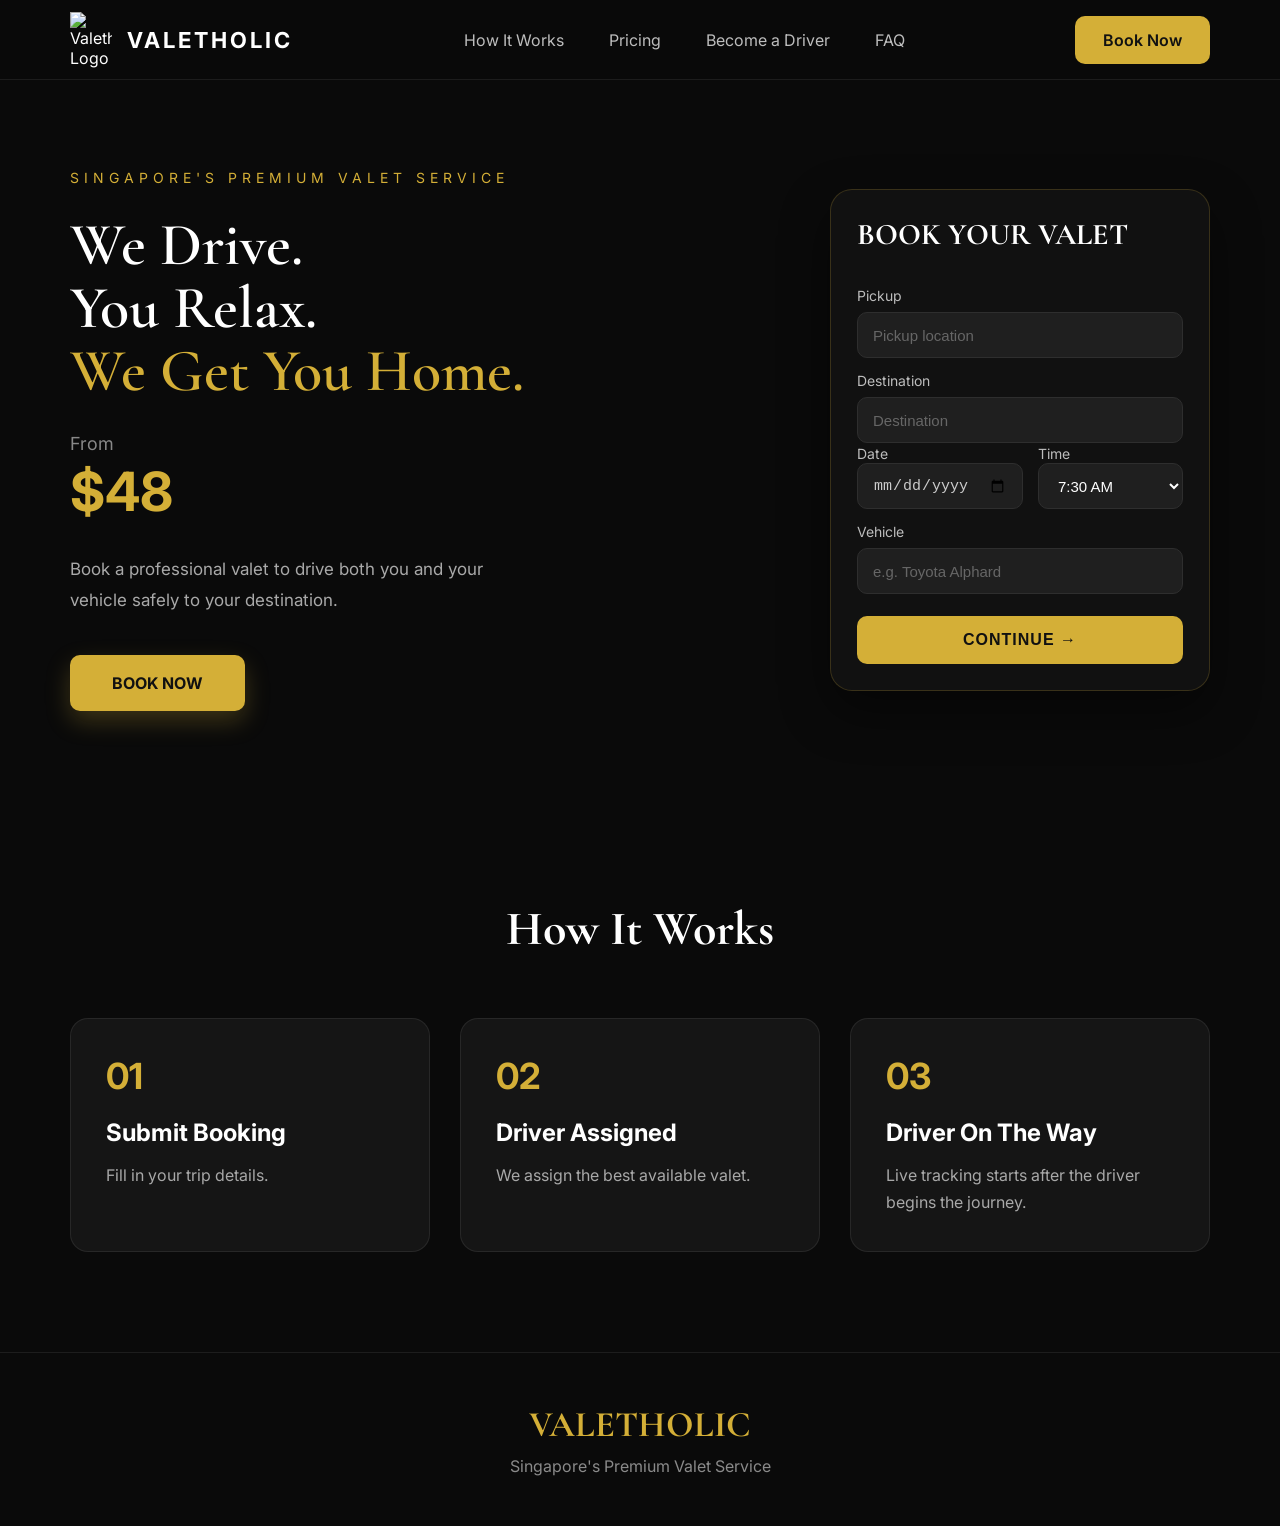
==== backup/index.html @ f55049fd "Homepage redesign" ====
<!DOCTYPE html>
<html lang="en">
<head>

<meta charset="UTF-8">
<meta name="viewport" content="width=device-width, initial-scale=1.0">

<title>Valetholic | Professional Valet Service</title>

<link rel="preconnect" href="https://fonts.googleapis.com">
<link rel="preconnect" href="https://fonts.gstatic.com" crossorigin>

<link href="https://fonts.googleapis.com/css2?family=Inter:wght@300;400;500;600;700&family=Cormorant+Garamond:wght@500;600;700&display=swap" rel="stylesheet">

<link rel="stylesheet" href="styles.css">

</head>

<body>

<!-- =========================
NAVIGATION
========================= -->

<nav class="navbar">

    <div class="logo">

        <img src="images/logo.png" alt="Valetholic Logo">

        <span>VALETHOLIC</span>

    </div>

    <ul>

        <li><a href="#how">How It Works</a></li>

        <li><a href="#pricing">Pricing</a></li>

        <li><a href="#faq">Become a Driver</a></li>

        <li><a href="#faq">FAQ</a></li>

    </ul>

    <a href="#booking" class="nav-button">

        Book Now

    </a>

</nav>
<!-- =========================
HERO
========================= -->

<section class="hero">

    <!-- LEFT -->

    <div class="hero-left">

        <p class="hero-label">

            Singapore's Premium Valet Service

        </p>

        <h1 class="hero-title">

            We Drive.<br>
            You Relax.<br>
            <span>We Get You Home.</span>

        </h1>

        <div class="hero-price">

            <small>From</small>

            <h2>$48</h2>

        </div>

        <p class="hero-description">

            Book a professional valet to drive
            both you and your vehicle safely
            to your destination.

        </p>

        <a href="#booking" class="gold-btn">

            BOOK NOW

        </a>

    </div>

    <!-- RIGHT -->

    <div class="hero-right">

        <div class="booking-card" id="booking">

            <h2>

                BOOK YOUR VALET

            </h2>

            <form>

                <label>

                    Pickup

                </label>

                <input
                    type="text"
                    placeholder="Pickup location">

                <label>

                    Destination

                </label>

                <input
                    type="text"
                    placeholder="Destination">

                <div class="booking-row">

                    <div>

                        <label>

                            Date

                        </label>

                        <input type="date">

                    </div>

                    <div>

                        <label>

                            Time

                        </label>

                        <select id="bookingTime">

                        </select>

                    </div>

                </div>

                <label>

                    Vehicle

                </label>

                <input
                    type="text"
                    placeholder="e.g. Toyota Alphard">

                <button type="submit">

                    CONTINUE →

                </button>

            </form>

        </div>

    </div>

</section>

<!-- =========================
HOW IT WORKS
========================= -->

<section class="how" id="how">

    <h2>

        How It Works

    </h2>

    <div class="steps">

        <div class="step">

            <div class="number">

                01

            </div>

            <h3>

                Submit Booking

            </h3>

            <p>

                Fill in your trip details.

            </p>

        </div>

        <div class="step">

            <div class="number">

                02

            </div>

            <h3>

                Driver Assigned

            </h3>

            <p>

                We assign the best available valet.

            </p>

        </div>

        <div class="step">

            <div class="number">

                03

            </div>

            <h3>

                Driver On The Way

            </h3>

            <p>

                Live tracking starts after the driver begins the journey.

            </p>

        </div>

    </div>

</section>

<footer>

    <h2>

        VALETHOLIC

    </h2>

    <p>

        Singapore's Premium Valet Service

    </p>

</footer> 
<script>

const bookingTime = document.getElementById("bookingTime");

for(let h=0;h<24;h++){

    ["00","30"].forEach(m=>{

        const option=document.createElement("option");

        const display=((h+11)%12)+1;

        const ampm=h<12?"AM":"PM";

        option.value=String(h).padStart(2,"0")+":"+m;

        option.textContent=`${display}:${m} ${ampm}`;

        bookingTime.appendChild(option);

    });

}

const now=new Date();

let hour=now.getHours();

let minute=now.getMinutes()<30?"00":"30";

bookingTime.value=String(hour).padStart(2,"0")+":"+minute;

</script>
</body>

</html>
---- backup/styles.css ----
/* ====================================
VALETHOLIC 2.0
==================================== */

*{
    margin:0;
    padding:0;
    box-sizing:border-box;
}

html{
    scroll-behavior:smooth;
}

body{
    background:#0A0A0A;
    color:#fff;
    font-family:"Inter",sans-serif;
}

a{
    text-decoration:none;
    color:inherit;
}

img{
    display:block;
    max-width:100%;
}

/* ====================================
NAVIGATION
==================================== */

.navbar{

    position:fixed;

    top:0;

    left:0;

    width:100%;

    height:80px;

    background:#0A0A0A;

    border-bottom:1px solid rgba(255,255,255,.08);

    display:flex;

    align-items:center;

    justify-content:space-between;

    padding:0 70px;

    z-index:1000;

}

.logo{

    display:flex;

    align-items:center;

    gap:15px;

}

.logo img{

    width:42px;

}

.logo span{

    font-size:22px;

    letter-spacing:3px;

    font-weight:700;

}

.navbar ul{

    display:flex;

    list-style:none;

    gap:45px;

}

.navbar li{

    list-style:none;

}

.navbar a{

    color:#BDBDBD;

    transition:.25s;

}

.navbar a:hover{

    color:#D4AF37;

}

.nav-button{

    background:#D4AF37;

    color:#111 !important;

    padding:14px 28px;

    border-radius:10px;

    font-weight:600;

}

/* ====================================
HERO
==================================== */

.hero{

    max-width:1400px;

    margin:auto;

    min-height:100vh;

    display:grid;

    grid-template-columns:1.15fr .85fr;

    gap:80px;

    align-items:center;

    padding:120px 70px 60px;

}

.hero-left{

    max-width:620px;

}

.hero-label{

    color:#D4AF37;

    text-transform:uppercase;

    letter-spacing:5px;

    font-size:14px;

    margin-bottom:28px;

}

.hero-title{

    font-family:"Cormorant Garamond",serif;

    font-size:68px;

    line-height:1.05;

    font-weight:600;

    margin-bottom:30px;

}

.hero-title span{

    color:#D4AF37;

}

.hero-price{

    margin-bottom:30px;

}

.hero-price small{

    display:block;

    color:#888;

    font-size:18px;

}

.hero-price h2{

    color:#D4AF37;

    font-size:60px;

    margin-top:5px;

}

.hero-description{

    max-width:520px;

    color:#A9A9A9;

    font-size:18px;

    line-height:1.8;

    margin-bottom:40px;

}

.gold-btn{

    display:inline-block;

    background:#D4AF37;

    color:#111;

    padding:18px 42px;

    border-radius:10px;

    font-weight:700;

    transition:.25s;

}

.gold-btn:hover{

    transform:translateY(-2px);

    background:#E1BF59;

}
/* ====================================
BOOKING CARD
==================================== */

.hero-right{
    display:flex;
    justify-content:flex-end;
}

.booking-card{
    width:100%;
    max-width:420px;
    background:#151515;
    border:1px solid rgba(212,175,55,.25);
    border-radius:18px;
    padding:32px;
    box-shadow:0 20px 50px rgba(0,0,0,.45);
}

.booking-card h2{
    font-family:"Cormorant Garamond",serif;
    font-size:34px;
    margin-bottom:25px;
    color:#fff;
}

.booking-card form{
    display:flex;
    flex-direction:column;
}

.booking-card label{
    margin:14px 0 8px;
    font-size:14px;
    color:#BDBDBD;
}

.booking-card input,
.booking-card select{
    width:100%;
    height:50px;
    background:#1F1F1F;
    border:1px solid #2E2E2E;
    border-radius:10px;
    color:#fff;
    padding:0 15px;
    font-size:15px;
    outline:none;
    transition:.25s;
}

.booking-card input:focus,
.booking-card select:focus{
    border-color:#D4AF37;
}

.booking-row{
    display:grid;
    grid-template-columns:1fr 1fr;
    gap:15px;
}

.booking-card button{
    margin-top:28px;
    height:52px;
    background:#D4AF37;
    color:#111;
    border:none;
    border-radius:10px;
    font-size:16px;
    font-weight:700;
    cursor:pointer;
    transition:.25s;
}

.booking-card button:hover{
    background:#E1BF59;
    transform:translateY(-2px);
}

/* ====================================
HOW IT WORKS
==================================== */

.how{
    max-width:1400px;
    margin:80px auto;
    padding:0 70px;
}

.how h2{
    text-align:center;
    font-family:"Cormorant Garamond",serif;
    font-size:48px;
    margin-bottom:60px;
}

.steps{
    display:grid;
    grid-template-columns:repeat(3,1fr);
    gap:30px;
}

.step{
    background:#151515;
    border:1px solid rgba(255,255,255,.08);
    border-radius:18px;
    padding:35px;
    transition:.3s;
}

.step:hover{
    transform:translateY(-6px);
    border-color:#D4AF37;
}

.number{
    color:#D4AF37;
    font-size:36px;
    font-weight:700;
    margin-bottom:20px;
}

.step h3{
    margin-bottom:15px;
    font-size:24px;
}

.step p{
    color:#A8A8A8;
    line-height:1.7;
}

/* ====================================
FOOTER
==================================== */

footer{
    margin-top:100px;
    padding:50px 20px;
    border-top:1px solid rgba(255,255,255,.08);
    text-align:center;
}

footer h2{
    font-family:"Cormorant Garamond",serif;
    font-size:36px;
    color:#D4AF37;
    margin-bottom:10px;
}

footer p{
    color:#8A8A8A;
}
/* ====================================
LUXURY POLISH
==================================== */

/* Hero spacing */

.hero{

    min-height:calc(100vh - 80px);

    padding-top:100px;

    padding-bottom:40px;

}

/* Hero text */

.hero-title{

    font-size:60px;

    max-width:560px;

}

.hero-price h2{

    font-size:54px;

}

.hero-description{

    font-size:17px;

    max-width:470px;

}

/* Booking Card */

.booking-card{

    max-width:380px;

    padding:26px;

}

.booking-card h2{

    font-size:30px;

    margin-bottom:20px;

}

.booking-card input,
.booking-card select{

    height:46px;

    font-size:15px;

}

.booking-card button{

    height:48px;

    margin-top:22px;

    letter-spacing:1px;

}

/* Navigation */

.navbar{

    backdrop-filter:blur(14px);

    background:rgba(10,10,10,.94);

}

.nav-button{

    transition:.3s;

}

.nav-button:hover{

    background:#E0BE5A;

    transform:translateY(-2px);

}

/* Hero Button */

.gold-btn{

    box-shadow:0 10px 25px rgba(212,175,55,.25);

}

.gold-btn:hover{

    box-shadow:0 16px 35px rgba(212,175,55,.35);

}

/* Step Cards */

.step{

    transition:.35s;

}

.step:hover{

    transform:translateY(-8px);

    box-shadow:0 20px 40px rgba(0,0,0,.4);

}

/* Smooth Animation */

.hero-left,
.hero-right{

    animation:fadeUp .8s ease;

}

@keyframes fadeUp{

    from{

        opacity:0;

        transform:translateY(30px);

    }

    to{

        opacity:1;

        transform:translateY(0);

    }

}
/* ====================================
PART 4 - FINAL POLISH
==================================== */

/* Better spacing */

.hero-left{
    padding-right:40px;
}

/* Luxury card */

.booking-card{
    background:#111;
    border:1px solid rgba(212,175,55,.20);
    border-radius:22px;
}

/* Better placeholder */

.booking-card input::placeholder{
    color:#666;
}

/* Input Hover */

.booking-card input:hover,
.booking-card select:hover{
    border-color:#555;
}

/* Gold Focus */

.booking-card input:focus,
.booking-card select:focus{
    border-color:#D4AF37;
    box-shadow:0 0 0 3px rgba(212,175,55,.15);
}

/* Remove ugly date icon spacing */

input[type="date"]{
    color:#ccc;
}

/* Nice scrollbar */

::-webkit-scrollbar{
    width:10px;
}

::-webkit-scrollbar-track{
    background:#111;
}

::-webkit-scrollbar-thumb{
    background:#333;
    border-radius:20px;
}

::-webkit-scrollbar-thumb:hover{
    background:#D4AF37;
}

/* Responsive */

@media(max-width:1000px){

.hero{

grid-template-columns:1fr;

padding:120px 30px 50px;

gap:50px;

}

.hero-right{

display:flex;

justify-content:center;

}

.booking-card{

max-width:100%;

}

.steps{

grid-template-columns:1fr;

}

.navbar{

padding:0 25px;

}

.navbar ul{

display:none;

}

}
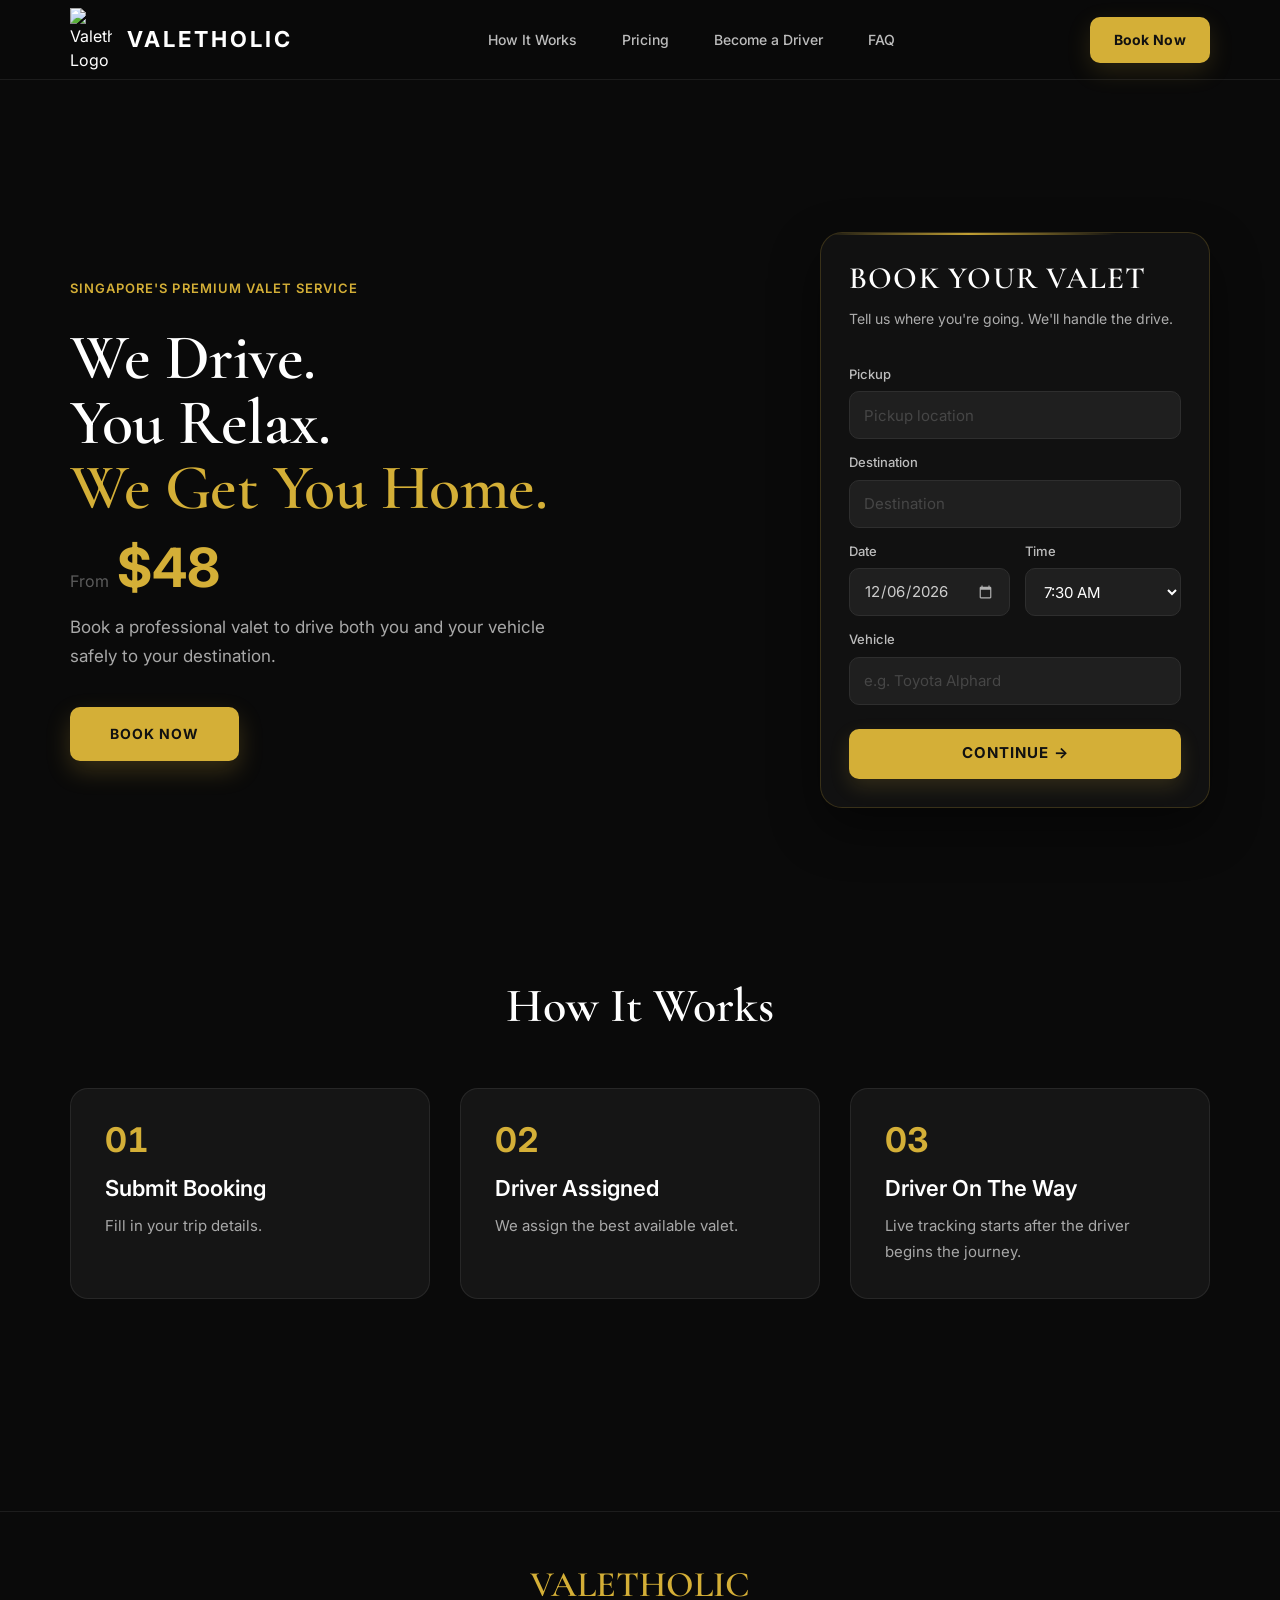
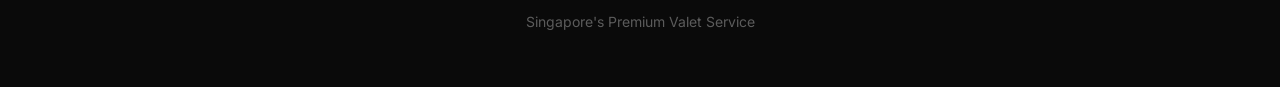
==== commit 33e38747: "update" ====
--- a/backup/index.html
+++ b/backup/index.html
@@ -1,87 +1,679 @@
 <!DOCTYPE html>
 <html lang="en">
+
 <head>
 
-<meta charset="UTF-8">
-<meta name="viewport" content="width=device-width, initial-scale=1.0">
-
-<title>Valetholic | Professional Valet Service</title>
-
-<link rel="preconnect" href="https://fonts.googleapis.com">
-<link rel="preconnect" href="https://fonts.gstatic.com" crossorigin>
-
-<link href="https://fonts.googleapis.com/css2?family=Inter:wght@300;400;500;600;700&family=Cormorant+Garamond:wght@500;600;700&display=swap" rel="stylesheet">
-
-<link rel="stylesheet" href="styles.css">
+    <meta charset="UTF-8">
+
+    <meta
+        name="viewport"
+        content="width=device-width, initial-scale=1.0"
+    >
+
+    <meta
+        name="description"
+        content="Valetholic is Singapore's premium valet service. We drive you and your vehicle safely to your destination."
+    >
+
+    <meta
+        name="theme-color"
+        content="#111111"
+    >
+
+    <title>
+        Valetholic | Professional Valet Service
+    </title>
+
+
+    <!-- =====================================
+         GOOGLE FONTS
+    ====================================== -->
+
+    <link
+        rel="preconnect"
+        href="https://fonts.googleapis.com"
+    >
+
+    <link
+        rel="preconnect"
+        href="https://fonts.gstatic.com"
+        crossorigin
+    >
+
+    <link
+        href="https://fonts.googleapis.com/css2?family=Inter:wght@300;400;500;600;700&family=Cormorant+Garamond:wght@500;600;700&display=swap"
+        rel="stylesheet"
+    >
+
+
+    <!-- =====================================
+         MAIN STYLES
+    ====================================== -->
+
+    <link
+        rel="stylesheet"
+        href="styles.css"
+    >
+
+
+    <!-- =====================================
+         INDEX PAGE POLISH
+    ====================================== -->
+
+    <style>
+
+        /* =====================================
+           GENERAL
+        ====================================== */
+
+        html {
+            scroll-behavior: smooth;
+        }
+
+
+        body {
+            overflow-x: hidden;
+        }
+
+
+        a,
+        button,
+        input,
+        select {
+            -webkit-tap-highlight-color: transparent;
+        }
+
+
+        /* =====================================
+           NAVIGATION
+        ====================================== */
+
+        .navbar {
+            position: sticky;
+            top: 0;
+            z-index: 1000;
+            backdrop-filter: blur(14px);
+            -webkit-backdrop-filter: blur(14px);
+        }
+
+
+        .navbar ul {
+            margin: 0;
+            padding: 0;
+        }
+
+
+        .navbar a {
+            text-decoration: none;
+        }
+
+
+        .navbar ul li a {
+            transition:
+                color 0.2s ease,
+                opacity 0.2s ease;
+        }
+
+
+        .navbar ul li a:hover {
+            opacity: 0.75;
+        }
+
+
+        .nav-button {
+            transition:
+                transform 0.2s ease,
+                opacity 0.2s ease;
+        }
+
+
+        .nav-button:hover {
+            transform: translateY(-1px);
+            opacity: 0.9;
+        }
+
+
+        /* =====================================
+           HERO
+        ====================================== */
+
+        .hero {
+            min-height: calc(100vh - 80px);
+            align-items: center;
+        }
+
+
+        .hero-left {
+            animation:
+                heroFadeIn 0.7s ease-out both;
+        }
+
+
+        .hero-right {
+            animation:
+                heroFadeIn 0.7s ease-out 0.12s both;
+        }
+
+
+        @keyframes heroFadeIn {
+
+            from {
+                opacity: 0;
+                transform: translateY(12px);
+            }
+
+            to {
+                opacity: 1;
+                transform: translateY(0);
+            }
+
+        }
+
+
+        .hero-label {
+            letter-spacing: 0.08em;
+        }
+
+
+        .hero-title {
+            margin-bottom: 20px;
+        }
+
+
+        .hero-price {
+            display: flex;
+            align-items: baseline;
+            gap: 8px;
+            margin: 10px 0 18px;
+        }
+
+
+        .hero-price small {
+            opacity: 0.65;
+        }
+
+
+        .hero-price h2 {
+            margin: 0;
+        }
+
+
+        .hero-description {
+            max-width: 520px;
+            line-height: 1.7;
+        }
+
+
+        /* =====================================
+           BOOKING CARD
+        ====================================== */
+
+        .booking-card {
+            position: relative;
+            overflow: hidden;
+        }
+
+
+        .booking-card::before {
+            content: "";
+            position: absolute;
+            top: 0;
+            left: 0;
+            right: 0;
+            height: 2px;
+            background: linear-gradient(
+                90deg,
+                transparent,
+                rgba(212, 175, 55, 0.9),
+                transparent
+            );
+        }
+
+
+        .booking-card h2 {
+            letter-spacing: 0.04em;
+        }
+
+
+        .booking-card label {
+            display: block;
+            margin-bottom: 7px;
+        }
+
+
+        .booking-card input,
+        .booking-card select {
+            width: 100%;
+            box-sizing: border-box;
+            transition:
+                border-color 0.2s ease,
+                box-shadow 0.2s ease;
+        }
+
+
+        .booking-card input:focus,
+        .booking-card select:focus {
+            outline: none;
+            border-color: rgba(212, 175, 55, 0.8);
+            box-shadow:
+                0 0 0 3px
+                rgba(212, 175, 55, 0.10);
+        }
+
+
+        .booking-card input::placeholder {
+            opacity: 0.55;
+        }
+
+
+        .booking-card button {
+            width: 100%;
+            cursor: pointer;
+            transition:
+                transform 0.2s ease,
+                opacity 0.2s ease;
+        }
+
+
+        .booking-card button:hover {
+            transform: translateY(-1px);
+        }
+
+
+        .booking-card button:active {
+            transform: translateY(0);
+        }
+
+
+        .booking-card button:disabled {
+            opacity: 0.55;
+            cursor: not-allowed;
+            transform: none;
+        }
+
+
+        /* =====================================
+           HOW IT WORKS
+        ====================================== */
+
+        .how {
+            scroll-margin-top: 100px;
+        }
+
+
+        .steps {
+            gap: 30px;
+        }
+
+
+        .step {
+            transition:
+                transform 0.2s ease;
+        }
+
+
+        .step:hover {
+            transform: translateY(-3px);
+        }
+
+
+        .number {
+            font-variant-numeric: tabular-nums;
+        }
+
+
+        /* =====================================
+           FOOTER
+        ====================================== */
+
+        footer {
+            text-align: center;
+        }
+
+
+        footer h2 {
+            margin-bottom: 8px;
+        }
+
+
+        footer p {
+            opacity: 0.65;
+        }
+
+
+        /* =====================================
+           MOBILE
+        ====================================== */
+
+        @media (
+            max-width: 768px
+        ) {
+
+            .navbar {
+                flex-wrap: wrap;
+                gap: 12px;
+                padding: 14px 18px;
+            }
+
+
+            .navbar ul {
+                order: 3;
+                width: 100%;
+                display: flex;
+                justify-content: center;
+                flex-wrap: wrap;
+                gap: 16px;
+            }
+
+
+            .navbar ul li a {
+                font-size: 13px;
+            }
+
+
+            .nav-button {
+                margin-left: auto;
+            }
+
+
+            .hero {
+                min-height: auto;
+                padding-top: 55px;
+                padding-bottom: 55px;
+            }
+
+
+            .hero-title {
+                font-size: clamp(
+                    42px,
+                    11vw,
+                    68px
+                );
+                line-height: 0.98;
+            }
+
+
+            .hero-description {
+                font-size: 15px;
+            }
+
+
+            .hero-price h2 {
+                font-size: 34px;
+            }
+
+
+            .booking-card {
+                width: 100%;
+                box-sizing: border-box;
+            }
+
+
+            .booking-row {
+                display: grid;
+                grid-template-columns:
+                    1fr 1fr;
+                gap: 12px;
+            }
+
+
+            .steps {
+                display: grid;
+                grid-template-columns:
+                    1fr;
+            }
+
+
+            .step {
+                text-align: center;
+            }
+
+        }
+
+
+        /* =====================================
+           SMALL MOBILE
+        ====================================== */
+
+        @media (
+            max-width: 480px
+        ) {
+
+            .navbar {
+                padding:
+                    12px 14px;
+            }
+
+
+            .logo span {
+                font-size: 15px;
+            }
+
+
+            .navbar ul {
+                gap: 12px;
+            }
+
+
+            .navbar ul li a {
+                font-size: 12px;
+            }
+
+
+            .nav-button {
+                padding:
+                    9px 13px;
+                font-size: 12px;
+            }
+
+
+            .hero {
+                padding:
+                    42px 16px 45px;
+            }
+
+
+            .booking-row {
+                grid-template-columns:
+                    1fr;
+            }
+
+
+            .booking-card {
+                padding: 22px;
+            }
+
+        }
+
+
+        /* =====================================
+           REDUCED MOTION
+        ====================================== */
+
+        @media (
+            prefers-reduced-motion: reduce
+        ) {
+
+            html {
+                scroll-behavior: auto;
+            }
+
+
+            *,
+            *::before,
+            *::after {
+                animation-duration:
+                    0.01ms !important;
+
+                animation-iteration-count:
+                    1 !important;
+
+                transition-duration:
+                    0.01ms !important;
+            }
+
+        }
+
+    </style>
 
 </head>
 
+
 <body>
 
-<!-- =========================
-NAVIGATION
-========================= -->
-
-<nav class="navbar">
+
+<!-- =====================================
+     NAVIGATION
+====================================== -->
+
+<nav
+    class="navbar"
+    aria-label="Main navigation"
+>
+
+
+    <!-- LOGO -->
 
     <div class="logo">
 
-        <img src="images/logo.png" alt="Valetholic Logo">
-
-        <span>VALETHOLIC</span>
+        <img
+            src="images/logo.png"
+            alt="Valetholic Logo"
+        >
+
+
+        <span>
+            VALETHOLIC
+        </span>
 
     </div>
 
+
+
+    <!-- NAV LINKS -->
+
     <ul>
 
-        <li><a href="#how">How It Works</a></li>
-
-        <li><a href="#pricing">Pricing</a></li>
-
-        <li><a href="#faq">Become a Driver</a></li>
-
-        <li><a href="#faq">FAQ</a></li>
+
+        <li>
+
+            <a href="#how">
+                How It Works
+            </a>
+
+        </li>
+
+
+        <li>
+
+            <a href="#pricing">
+                Pricing
+            </a>
+
+        </li>
+
+
+        <li>
+
+            <a href="#booking">
+                Become a Driver
+            </a>
+
+        </li>
+
+
+        <li>
+
+            <a href="#faq">
+                FAQ
+            </a>
+
+        </li>
+
 
     </ul>
 
-    <a href="#booking" class="nav-button">
+
+
+    <!-- BOOK NOW -->
+
+    <a
+        href="#booking"
+        class="nav-button"
+    >
 
         Book Now
 
     </a>
 
+
 </nav>
-<!-- =========================
-HERO
-========================= -->
-
-<section class="hero">
-
-    <!-- LEFT -->
+
+
+
+<!-- =====================================
+     HERO
+====================================== -->
+
+<section
+    class="hero"
+    aria-labelledby="hero-title"
+>
+
+
+    <!-- =================================
+         LEFT SIDE
+    ================================== -->
 
     <div class="hero-left">
 
+
         <p class="hero-label">
 
             Singapore's Premium Valet Service
 
         </p>
 
-        <h1 class="hero-title">
+
+
+        <h1
+            class="hero-title"
+            id="hero-title"
+        >
 
             We Drive.<br>
+
             You Relax.<br>
-            <span>We Get You Home.</span>
+
+            <span>
+                We Get You Home.
+            </span>
 
         </h1>
 
-        <div class="hero-price">
-
-            <small>From</small>
-
-            <h2>$48</h2>
+
+
+        <!-- PRICE -->
+
+        <div
+            class="hero-price"
+            aria-label="Starting price of 48 dollars"
+        >
+
+            <small>
+                From
+            </small>
+
+
+            <h2>
+                $48
+            </h2>
 
         </div>
+
+
+
+        <!-- DESCRIPTION -->
 
         <p class="hero-description">
 
@@ -91,234 +683,766 @@
 
         </p>
 
-        <a href="#booking" class="gold-btn">
+
+
+        <!-- CTA -->
+
+        <a
+            href="#booking"
+            class="gold-btn"
+        >
 
             BOOK NOW
 
         </a>
 
+
     </div>
 
-    <!-- RIGHT -->
+
+
+    <!-- =================================
+         RIGHT SIDE
+    ================================== -->
 
     <div class="hero-right">
 
-        <div class="booking-card" id="booking">
+
+        <div
+            class="booking-card"
+            id="booking"
+        >
+
 
             <h2>
-
                 BOOK YOUR VALET
-
             </h2>
 
-            <form>
-
-                <label>
+
+
+            <p
+                style="
+                    opacity: 0.65;
+                    margin-top: -8px;
+                    margin-bottom: 22px;
+                    font-size: 14px;
+                    line-height: 1.5;
+                "
+            >
+
+                Tell us where you're going.
+                We'll handle the drive.
+
+            </p>
+
+
+
+            <form
+                id="bookingForm"
+            >
+
+
+                <!-- =================================
+                     PICKUP
+                ================================== -->
+
+                <label
+                    for="pickup"
+                >
 
                     Pickup
 
                 </label>
 
+
                 <input
+                    id="pickup"
+                    name="pickup"
                     type="text"
-                    placeholder="Pickup location">
-
-                <label>
+                    placeholder="Pickup location"
+                    autocomplete="street-address"
+                    required
+                >
+
+
+
+                <!-- =================================
+                     DESTINATION
+                ================================== -->
+
+                <label
+                    for="destination"
+                >
 
                     Destination
 
                 </label>
 
+
                 <input
+                    id="destination"
+                    name="destination"
                     type="text"
-                    placeholder="Destination">
-
-                <div class="booking-row">
+                    placeholder="Destination"
+                    autocomplete="street-address"
+                    required
+                >
+
+
+
+                <!-- =================================
+                     DATE + TIME
+                ================================== -->
+
+                <div
+                    class="booking-row"
+                >
+
 
                     <div>
 
-                        <label>
+                        <label
+                            for="bookingDate"
+                        >
 
                             Date
 
                         </label>
 
-                        <input type="date">
+
+                        <input
+                            id="bookingDate"
+                            name="bookingDate"
+                            type="date"
+                            required
+                        >
 
                     </div>
 
+
+
                     <div>
 
-                        <label>
+                        <label
+                            for="bookingTime"
+                        >
 
                             Time
 
                         </label>
 
-                        <select id="bookingTime">
+
+                        <select
+                            id="bookingTime"
+                            name="bookingTime"
+                            required
+                        >
 
                         </select>
 
                     </div>
 
+
                 </div>
 
-                <label>
+
+
+                <!-- =================================
+                     VEHICLE
+                ================================== -->
+
+                <label
+                    for="vehicle"
+                >
 
                     Vehicle
 
                 </label>
 
+
                 <input
+                    id="vehicle"
+                    name="vehicle"
                     type="text"
-                    placeholder="e.g. Toyota Alphard">
-
-                <button type="submit">
+                    placeholder="e.g. Toyota Alphard"
+                    autocomplete="off"
+                    required
+                >
+
+
+
+                <!-- =================================
+                     CONTINUE
+                ================================== -->
+
+                <button
+                    type="submit"
+                    id="continueButton"
+                >
 
                     CONTINUE →
 
                 </button>
 
+
             </form>
 
+
         </div>
 
+
     </div>
 
+
 </section>
 
-<!-- =========================
-HOW IT WORKS
-========================= -->
-
-<section class="how" id="how">
+
+
+<!-- =====================================
+     HOW IT WORKS
+====================================== -->
+
+<section
+    class="how"
+    id="how"
+    aria-labelledby="how-title"
+>
+
+
+    <h2 id="how-title">
+
+        How It Works
+
+    </h2>
+
+
+
+    <div class="steps">
+
+
+        <!-- STEP 1 -->
+
+        <div class="step">
+
+
+            <div
+                class="number"
+                aria-hidden="true"
+            >
+
+                01
+
+            </div>
+
+
+            <h3>
+
+                Submit Booking
+
+            </h3>
+
+
+            <p>
+
+                Fill in your trip details.
+
+            </p>
+
+
+        </div>
+
+
+
+        <!-- STEP 2 -->
+
+        <div class="step">
+
+
+            <div
+                class="number"
+                aria-hidden="true"
+            >
+
+                02
+
+            </div>
+
+
+            <h3>
+
+                Driver Assigned
+
+            </h3>
+
+
+            <p>
+
+                We assign the best available
+                valet.
+
+            </p>
+
+
+        </div>
+
+
+
+        <!-- STEP 3 -->
+
+        <div class="step">
+
+
+            <div
+                class="number"
+                aria-hidden="true"
+            >
+
+                03
+
+            </div>
+
+
+            <h3>
+
+                Driver On The Way
+
+            </h3>
+
+
+            <p>
+
+                Live tracking starts after the
+                driver begins the journey.
+
+            </p>
+
+
+        </div>
+
+
+    </div>
+
+
+</section>
+
+
+
+<!-- =====================================
+     PRICING ANCHOR
+====================================== -->
+
+<section
+    id="pricing"
+    style="
+        height: 1px;
+        overflow: hidden;
+        opacity: 0;
+        pointer-events: none;
+    "
+    aria-hidden="true"
+>
+</section>
+
+
+
+<!-- =====================================
+     FAQ ANCHOR
+====================================== -->
+
+<section
+    id="faq"
+    style="
+        height: 1px;
+        overflow: hidden;
+        opacity: 0;
+        pointer-events: none;
+    "
+    aria-hidden="true"
+>
+</section>
+
+
+
+<!-- =====================================
+     FOOTER
+====================================== -->
+
+<footer>
+
 
     <h2>
-
-        How It Works
-
+        VALETHOLIC
     </h2>
 
-    <div class="steps">
-
-        <div class="step">
-
-            <div class="number">
-
-                01
-
-            </div>
-
-            <h3>
-
-                Submit Booking
-
-            </h3>
-
-            <p>
-
-                Fill in your trip details.
-
-            </p>
-
-        </div>
-
-        <div class="step">
-
-            <div class="number">
-
-                02
-
-            </div>
-
-            <h3>
-
-                Driver Assigned
-
-            </h3>
-
-            <p>
-
-                We assign the best available valet.
-
-            </p>
-
-        </div>
-
-        <div class="step">
-
-            <div class="number">
-
-                03
-
-            </div>
-
-            <h3>
-
-                Driver On The Way
-
-            </h3>
-
-            <p>
-
-                Live tracking starts after the driver begins the journey.
-
-            </p>
-
-        </div>
-
-    </div>
-
-</section>
-
-<footer>
-
-    <h2>
-
-        VALETHOLIC
-
-    </h2>
 
     <p>
-
         Singapore's Premium Valet Service
-
     </p>
 
-</footer> 
+
+</footer>
+
+
+
+<!-- =====================================
+     PAGE JAVASCRIPT
+====================================== -->
+
 <script>
 
-const bookingTime = document.getElementById("bookingTime");
-
-for(let h=0;h<24;h++){
-
-    ["00","30"].forEach(m=>{
-
-        const option=document.createElement("option");
-
-        const display=((h+11)%12)+1;
-
-        const ampm=h<12?"AM":"PM";
-
-        option.value=String(h).padStart(2,"0")+":"+m;
-
-        option.textContent=`${display}:${m} ${ampm}`;
-
-        bookingTime.appendChild(option);
-
-    });
+
+// =====================================
+// BOOKING TIME OPTIONS
+// =====================================
+
+const bookingTime =
+    document.getElementById(
+        "bookingTime"
+    );
+
+
+if (
+    bookingTime
+) {
+
+
+    for (
+        let h = 0;
+        h < 24;
+        h++
+    ) {
+
+
+        [
+            "00",
+            "30"
+        ]
+        .forEach(
+            minute => {
+
+
+                const option =
+                    document.createElement(
+                        "option"
+                    );
+
+
+                // 24-hour value
+                option.value =
+                    String(
+                        h
+                    )
+                    .padStart(
+                        2,
+                        "0"
+                    )
+                    +
+                    ":" +
+                    minute;
+
+
+                // 12-hour display
+                const displayHour =
+                    (
+                        (h + 11) %
+                        12
+                    ) + 1;
+
+
+                const ampm =
+                    h < 12
+                        ? "AM"
+                        : "PM";
+
+
+                option.textContent =
+                    `${displayHour}:${minute} ${ampm}`;
+
+
+                bookingTime.appendChild(
+                    option
+                );
+
+            }
+        );
+
+    }
+
 
 }
 
-const now=new Date();
-
-let hour=now.getHours();
-
-let minute=now.getMinutes()<30?"00":"30";
-
-bookingTime.value=String(hour).padStart(2,"0")+":"+minute;
+
+
+// =====================================
+// DATE
+// =====================================
+
+const bookingDate =
+    document.getElementById(
+        "bookingDate"
+    );
+
+
+if (
+    bookingDate
+) {
+
+
+    // ---------------------------------
+    // Get today's local date
+    // ---------------------------------
+
+    const today =
+        new Date();
+
+
+    const year =
+        today.getFullYear();
+
+
+    const month =
+        String(
+            today.getMonth() + 1
+        )
+        .padStart(
+            2,
+            "0"
+        );
+
+
+    const day =
+        String(
+            today.getDate()
+        )
+        .padStart(
+            2,
+            "0"
+        );
+
+
+    const todayString =
+        `${year}-${month}-${day}`;
+
+
+    bookingDate.min =
+        todayString;
+
+
+    // ---------------------------------
+    // Default date
+    // ---------------------------------
+
+    if (
+        !bookingDate.value
+    ) {
+
+        bookingDate.value =
+            todayString;
+
+    }
+
+}
+
+
+
+// =====================================
+// DEFAULT TIME
+// =====================================
+
+if (
+    bookingTime
+) {
+
+
+    const now =
+        new Date();
+
+
+    const hour =
+        now.getHours();
+
+
+    const minute =
+        now.getMinutes() <
+        30
+            ? "00"
+            : "30";
+
+
+    const currentTime =
+        String(
+            hour
+        )
+        .padStart(
+            2,
+            "0"
+        )
+        +
+        ":" +
+        minute;
+
+
+    bookingTime.value =
+        currentTime;
+
+
+}
+
+
+
+// =====================================
+// BOOKING FORM
+// =====================================
+
+const bookingForm =
+    document.getElementById(
+        "bookingForm"
+    );
+
+
+const continueButton =
+    document.getElementById(
+        "continueButton"
+    );
+
+
+if (
+    bookingForm
+) {
+
+
+    bookingForm.addEventListener(
+        "submit",
+        function (
+            event
+        ) {
+
+
+            // ---------------------------------
+            // Native validation
+            // ---------------------------------
+
+            if (
+                !bookingForm.checkValidity()
+            ) {
+
+                event.preventDefault();
+
+                bookingForm.reportValidity();
+
+                return;
+
+            }
+
+
+            // ---------------------------------
+            // DO NOT INTERFERE WITH EXISTING
+            // BOOKING FLOW
+            // ---------------------------------
+            //
+            // The current index.html does not
+            // define a submission destination.
+            //
+            // We therefore leave the actual
+            // booking submission untouched.
+            //
+            // This handler only prevents accidental
+            // double-clicks.
+            // ---------------------------------
+
+
+            if (
+                continueButton
+            ) {
+
+                continueButton.disabled =
+                    true;
+
+
+                continueButton.textContent =
+                    "LOADING...";
+
+            }
+
+
+        }
+    );
+
+}
+
+
+
+// =====================================
+// SMOOTH NAVIGATION
+// =====================================
+
+document
+    .querySelectorAll(
+        'a[href^="#"]'
+    )
+    .forEach(
+        link => {
+
+
+            link.addEventListener(
+                "click",
+                function (
+                    event
+                ) {
+
+
+                    const targetId =
+                        this.getAttribute(
+                            "href"
+                        );
+
+
+                    if (
+                        !targetId ||
+                        targetId === "#"
+                    ) {
+
+                        return;
+
+                    }
+
+
+                    const target =
+                        document.querySelector(
+                            targetId
+                        );
+
+
+                    if (
+                        !target
+                    ) {
+
+                        return;
+
+                    }
+
+
+                    event.preventDefault();
+
+
+                    target.scrollIntoView({
+                        behavior:
+                            "smooth",
+                        block:
+                            "start"
+                    });
+
+
+                }
+            );
+
+        }
+    );
+
 
 </script>
+
+
 </body>
 
 </html>
--- a/backup/styles.css
+++ b/backup/styles.css
@@ -1,685 +1,2031 @@
 /* ====================================
-VALETHOLIC 2.0
-==================================== */
-
-*{
-    margin:0;
-    padding:0;
-    box-sizing:border-box;
-}
-
-html{
-    scroll-behavior:smooth;
-}
-
-body{
-    background:#0A0A0A;
-    color:#fff;
-    font-family:"Inter",sans-serif;
-}
-
-a{
-    text-decoration:none;
-    color:inherit;
-}
-
-img{
-    display:block;
-    max-width:100%;
-}
-
-/* ====================================
-NAVIGATION
-==================================== */
-
-.navbar{
-
-    position:fixed;
-
-    top:0;
-
-    left:0;
-
-    width:100%;
-
-    height:80px;
-
-    background:#0A0A0A;
-
-    border-bottom:1px solid rgba(255,255,255,.08);
-
-    display:flex;
-
-    align-items:center;
-
-    justify-content:space-between;
-
-    padding:0 70px;
-
-    z-index:1000;
-
-}
-
-.logo{
-
-    display:flex;
-
-    align-items:center;
-
-    gap:15px;
-
-}
-
-.logo img{
-
-    width:42px;
-
-}
-
-.logo span{
-
-    font-size:22px;
-
-    letter-spacing:3px;
-
-    font-weight:700;
-
-}
-
-.navbar ul{
-
-    display:flex;
-
-    list-style:none;
-
-    gap:45px;
-
-}
-
-.navbar li{
-
-    list-style:none;
-
-}
-
-.navbar a{
-
-    color:#BDBDBD;
-
-    transition:.25s;
-
-}
-
-.navbar a:hover{
-
-    color:#D4AF37;
-
-}
-
-.nav-button{
-
-    background:#D4AF37;
-
-    color:#111 !important;
-
-    padding:14px 28px;
-
-    border-radius:10px;
-
-    font-weight:600;
-
-}
-
-/* ====================================
-HERO
-==================================== */
-
-.hero{
-
-    max-width:1400px;
-
-    margin:auto;
-
-    min-height:100vh;
-
-    display:grid;
-
-    grid-template-columns:1.15fr .85fr;
-
-    gap:80px;
-
-    align-items:center;
-
-    padding:120px 70px 60px;
-
-}
-
-.hero-left{
-
-    max-width:620px;
-
-}
-
-.hero-label{
-
-    color:#D4AF37;
-
-    text-transform:uppercase;
-
-    letter-spacing:5px;
-
-    font-size:14px;
-
-    margin-bottom:28px;
-
-}
-
-.hero-title{
-
-    font-family:"Cormorant Garamond",serif;
-
-    font-size:68px;
-
-    line-height:1.05;
-
-    font-weight:600;
-
-    margin-bottom:30px;
-
-}
-
-.hero-title span{
-
-    color:#D4AF37;
-
-}
-
-.hero-price{
-
-    margin-bottom:30px;
-
-}
-
-.hero-price small{
-
-    display:block;
-
-    color:#888;
-
-    font-size:18px;
-
-}
-
-.hero-price h2{
-
-    color:#D4AF37;
-
-    font-size:60px;
-
-    margin-top:5px;
-
-}
-
-.hero-description{
-
-    max-width:520px;
-
-    color:#A9A9A9;
-
-    font-size:18px;
-
-    line-height:1.8;
-
-    margin-bottom:40px;
-
-}
-
-.gold-btn{
-
-    display:inline-block;
-
-    background:#D4AF37;
-
-    color:#111;
-
-    padding:18px 42px;
-
-    border-radius:10px;
-
-    font-weight:700;
-
-    transition:.25s;
-
-}
-
-.gold-btn:hover{
-
-    transform:translateY(-2px);
-
-    background:#E1BF59;
-
-}
-/* ====================================
-BOOKING CARD
-==================================== */
-
-.hero-right{
-    display:flex;
-    justify-content:flex-end;
-}
-
-.booking-card{
-    width:100%;
-    max-width:420px;
-    background:#151515;
-    border:1px solid rgba(212,175,55,.25);
-    border-radius:18px;
-    padding:32px;
-    box-shadow:0 20px 50px rgba(0,0,0,.45);
-}
-
-.booking-card h2{
-    font-family:"Cormorant Garamond",serif;
-    font-size:34px;
-    margin-bottom:25px;
-    color:#fff;
-}
-
-.booking-card form{
-    display:flex;
-    flex-direction:column;
-}
-
-.booking-card label{
-    margin:14px 0 8px;
-    font-size:14px;
-    color:#BDBDBD;
-}
+   VALETHOLIC
+   MASTER STYLESHEET
+   ==================================== */
+
+
+/* ====================================
+   DESIGN TOKENS
+   ==================================== */
+
+:root {
+
+    --black:
+        #0A0A0A;
+
+    --black-soft:
+        #111111;
+
+    --card:
+        #151515;
+
+    --input:
+        #1F1F1F;
+
+    --border:
+        rgba(255,255,255,.08);
+
+    --border-soft:
+        rgba(255,255,255,.05);
+
+    --gold:
+        #D4AF37;
+
+    --gold-light:
+        #E1BF59;
+
+    --gold-dark:
+        #B89425;
+
+    --text:
+        #FFFFFF;
+
+    --text-soft:
+        #BDBDBD;
+
+    --text-muted:
+        #A8A8A8;
+
+    --text-dim:
+        #888888;
+
+    --radius:
+        18px;
+
+    --radius-small:
+        10px;
+
+    --nav-height:
+        80px;
+
+}
+
+
+/* ====================================
+   RESET
+==================================== */
+
+* {
+
+    margin: 0;
+
+    padding: 0;
+
+    box-sizing: border-box;
+
+}
+
+
+html {
+
+    scroll-behavior: smooth;
+
+    background:
+        var(--black);
+
+}
+
+
+body {
+
+    min-height: 100vh;
+
+    overflow-x: hidden;
+
+    background:
+        var(--black);
+
+    color:
+        var(--text);
+
+    font-family:
+        "Inter",
+        sans-serif;
+
+    line-height:
+        1.5;
+
+    -webkit-font-smoothing:
+        antialiased;
+
+    text-rendering:
+        optimizeLegibility;
+
+}
+
+
+a {
+
+    color:
+        inherit;
+
+    text-decoration:
+        none;
+
+}
+
+
+button,
+input,
+select,
+textarea {
+
+    font:
+        inherit;
+
+}
+
+
+button {
+
+    border:
+        0;
+
+}
+
+
+img {
+
+    display:
+        block;
+
+    max-width:
+        100%;
+
+}
+
+
+/* ====================================
+   SELECTION
+==================================== */
+
+::selection {
+
+    background:
+        rgba(212,175,55,.30);
+
+    color:
+        #fff;
+
+}
+
+
+/* ====================================
+   SCROLLBAR
+==================================== */
+
+::-webkit-scrollbar {
+
+    width:
+        10px;
+
+}
+
+
+::-webkit-scrollbar-track {
+
+    background:
+        #111;
+
+}
+
+
+::-webkit-scrollbar-thumb {
+
+    background:
+        #333;
+
+    border-radius:
+        20px;
+
+}
+
+
+::-webkit-scrollbar-thumb:hover {
+
+    background:
+        var(--gold);
+
+}
+
+
+/* ====================================
+   NAVIGATION
+==================================== */
+
+.navbar {
+
+    position:
+        fixed;
+
+    top:
+        0;
+
+    left:
+        0;
+
+    width:
+        100%;
+
+    min-height:
+        var(--nav-height);
+
+    display:
+        flex;
+
+    align-items:
+        center;
+
+    justify-content:
+        space-between;
+
+    gap:
+        25px;
+
+    padding:
+        0 70px;
+
+    background:
+        rgba(10,10,10,.94);
+
+    border-bottom:
+        1px solid var(--border);
+
+    backdrop-filter:
+        blur(14px);
+
+    -webkit-backdrop-filter:
+        blur(14px);
+
+    z-index:
+        1000;
+
+}
+
+
+/* ====================================
+   LOGO
+==================================== */
+
+.logo {
+
+    display:
+        flex;
+
+    align-items:
+        center;
+
+    gap:
+        15px;
+
+    flex-shrink:
+        0;
+
+}
+
+
+.logo img {
+
+    width:
+        42px;
+
+    height:
+        auto;
+
+}
+
+
+.logo span {
+
+    color:
+        #fff;
+
+    font-size:
+        22px;
+
+    font-weight:
+        700;
+
+    letter-spacing:
+        3px;
+
+    white-space:
+        nowrap;
+
+}
+
+
+/* ====================================
+   NAV LINKS
+==================================== */
+
+.navbar ul {
+
+    display:
+        flex;
+
+    align-items:
+        center;
+
+    justify-content:
+        center;
+
+    gap:
+        45px;
+
+    margin:
+        0;
+
+    padding:
+        0;
+
+    list-style:
+        none;
+
+}
+
+
+.navbar li {
+
+    list-style:
+        none;
+
+}
+
+
+.navbar ul a {
+
+    position:
+        relative;
+
+    display:
+        inline-block;
+
+    padding:
+        8px 0;
+
+    color:
+        var(--text-soft);
+
+    font-size:
+        14px;
+
+    font-weight:
+        500;
+
+    transition:
+        color .25s ease;
+
+}
+
+
+.navbar ul a::after {
+
+    content:
+        "";
+
+    position:
+        absolute;
+
+    left:
+        0;
+
+    bottom:
+        0;
+
+    width:
+        0;
+
+    height:
+        1px;
+
+    background:
+        var(--gold);
+
+    transition:
+        width .25s ease;
+
+}
+
+
+.navbar ul a:hover {
+
+    color:
+        var(--gold);
+
+}
+
+
+.navbar ul a:hover::after {
+
+    width:
+        100%;
+
+}
+
+
+/* ====================================
+   NAV BUTTON
+==================================== */
+
+.nav-button {
+
+    display:
+        inline-flex;
+
+    align-items:
+        center;
+
+    justify-content:
+        center;
+
+    min-height:
+        46px;
+
+    padding:
+        0 24px;
+
+    background:
+        var(--gold);
+
+    color:
+        #111 !important;
+
+    border-radius:
+        var(--radius-small);
+
+    font-size:
+        14px;
+
+    font-weight:
+        700;
+
+    letter-spacing:
+        .3px;
+
+    box-shadow:
+        0 8px 24px
+        rgba(212,175,55,.16);
+
+    transition:
+        transform .25s ease,
+        background .25s ease,
+        box-shadow .25s ease;
+
+}
+
+
+.nav-button:hover {
+
+    background:
+        var(--gold-light);
+
+    transform:
+        translateY(-2px);
+
+    box-shadow:
+        0 12px 30px
+        rgba(212,175,55,.24);
+
+}
+
+
+/* ====================================
+   HERO
+==================================== */
+
+.hero {
+
+    width:
+        min(1400px, 100%);
+
+    min-height:
+        calc(100vh - var(--nav-height));
+
+    margin:
+        0 auto;
+
+    display:
+        grid;
+
+    grid-template-columns:
+        minmax(0, 1.15fr)
+        minmax(320px, .85fr);
+
+    align-items:
+        center;
+
+    gap:
+        80px;
+
+    padding:
+        120px 70px 60px;
+
+}
+
+
+/* ====================================
+   HERO LEFT
+==================================== */
+
+.hero-left {
+
+    max-width:
+        620px;
+
+    padding-right:
+        20px;
+
+    animation:
+        fadeUp .8s ease both;
+
+}
+
+
+.hero-label {
+
+    margin-bottom:
+        26px;
+
+    color:
+        var(--gold);
+
+    font-size:
+        13px;
+
+    font-weight:
+        600;
+
+    letter-spacing:
+        4px;
+
+    line-height:
+        1.5;
+
+    text-transform:
+        uppercase;
+
+}
+
+
+.hero-title {
+
+    max-width:
+        600px;
+
+    margin-bottom:
+        26px;
+
+    color:
+        #fff;
+
+    font-family:
+        "Cormorant Garamond",
+        serif;
+
+    font-size:
+        clamp(
+            52px,
+            5vw,
+            68px
+        );
+
+    font-weight:
+        600;
+
+    line-height:
+        1.02;
+
+    letter-spacing:
+        -.5px;
+
+}
+
+
+.hero-title span {
+
+    color:
+        var(--gold);
+
+}
+
+
+/* ====================================
+   HERO PRICE
+==================================== */
+
+.hero-price {
+
+    display:
+        flex;
+
+    align-items:
+        baseline;
+
+    gap:
+        9px;
+
+    margin-bottom:
+        24px;
+
+}
+
+
+.hero-price small {
+
+    color:
+        var(--text-dim);
+
+    font-size:
+        16px;
+
+}
+
+
+.hero-price h2 {
+
+    margin:
+        0;
+
+    color:
+        var(--gold);
+
+    font-size:
+        54px;
+
+    font-weight:
+        700;
+
+    line-height:
+        1;
+
+}
+
+
+/* ====================================
+   HERO DESCRIPTION
+==================================== */
+
+.hero-description {
+
+    max-width:
+        500px;
+
+    margin-bottom:
+        36px;
+
+    color:
+        var(--text-muted);
+
+    font-size:
+        17px;
+
+    line-height:
+        1.8;
+
+}
+
+
+/* ====================================
+   GOLD BUTTON
+==================================== */
+
+.gold-btn {
+
+    display:
+        inline-flex;
+
+    align-items:
+        center;
+
+    justify-content:
+        center;
+
+    min-height:
+        54px;
+
+    padding:
+        0 40px;
+
+    background:
+        var(--gold);
+
+    color:
+        #111;
+
+    border-radius:
+        var(--radius-small);
+
+    font-size:
+        14px;
+
+    font-weight:
+        700;
+
+    letter-spacing:
+        1px;
+
+    box-shadow:
+        0 10px 25px
+        rgba(212,175,55,.22);
+
+    transition:
+        transform .25s ease,
+        background .25s ease,
+        box-shadow .25s ease;
+
+}
+
+
+.gold-btn:hover {
+
+    background:
+        var(--gold-light);
+
+    transform:
+        translateY(-2px);
+
+    box-shadow:
+        0 16px 35px
+        rgba(212,175,55,.32);
+
+}
+
+
+.gold-btn:active {
+
+    transform:
+        translateY(0);
+
+}
+
+
+/* ====================================
+   HERO RIGHT
+==================================== */
+
+.hero-right {
+
+    display:
+        flex;
+
+    justify-content:
+        flex-end;
+
+    width:
+        100%;
+
+    animation:
+        fadeUp .8s ease .12s both;
+
+}
+
+
+/* ====================================
+   BOOKING CARD
+==================================== */
+
+.booking-card {
+
+    position:
+        relative;
+
+    width:
+        100%;
+
+    max-width:
+        390px;
+
+    overflow:
+        hidden;
+
+    padding:
+        28px;
+
+    background:
+        #111;
+
+    border:
+        1px solid
+        rgba(212,175,55,.20);
+
+    border-radius:
+        22px;
+
+    box-shadow:
+        0 20px 50px
+        rgba(0,0,0,.45);
+
+}
+
+
+/* Luxury top line */
+
+.booking-card::before {
+
+    content:
+        "";
+
+    position:
+        absolute;
+
+    top:
+        0;
+
+    left:
+        12%;
+
+    width:
+        76%;
+
+    height:
+        2px;
+
+    background:
+        linear-gradient(
+            90deg,
+            transparent,
+            rgba(212,175,55,.85),
+            transparent
+        );
+
+}
+
+
+/* ====================================
+   BOOKING CARD TITLE
+==================================== */
+
+.booking-card h2 {
+
+    margin-bottom:
+        20px;
+
+    color:
+        #fff;
+
+    font-family:
+        "Cormorant Garamond",
+        serif;
+
+    font-size:
+        31px;
+
+    font-weight:
+        600;
+
+    line-height:
+        1.1;
+
+}
+
+
+/* ====================================
+   BOOKING FORM
+==================================== */
+
+.booking-card form {
+
+    display:
+        flex;
+
+    flex-direction:
+        column;
+
+}
+
+
+.booking-card label {
+
+    margin:
+        14px 0 8px;
+
+    color:
+        var(--text-soft);
+
+    font-size:
+        13px;
+
+    font-weight:
+        500;
+
+}
+
+
+/* ====================================
+   INPUTS
+==================================== */
 
 .booking-card input,
-.booking-card select{
-    width:100%;
-    height:50px;
-    background:#1F1F1F;
-    border:1px solid #2E2E2E;
-    border-radius:10px;
-    color:#fff;
-    padding:0 15px;
-    font-size:15px;
-    outline:none;
-    transition:.25s;
-}
+.booking-card select {
+
+    width:
+        100%;
+
+    height:
+        48px;
+
+    padding:
+        0 14px;
+
+    background:
+        var(--input);
+
+    color:
+        #fff;
+
+    border:
+        1px solid
+        #2E2E2E;
+
+    border-radius:
+        var(--radius-small);
+
+    outline:
+        none;
+
+    font-size:
+        15px;
+
+    transition:
+        border-color .25s ease,
+        box-shadow .25s ease,
+        background .25s ease;
+
+}
+
+
+.booking-card input:hover,
+.booking-card select:hover {
+
+    border-color:
+        #4A4A4A;
+
+}
+
 
 .booking-card input:focus,
-.booking-card select:focus{
-    border-color:#D4AF37;
-}
-
-.booking-row{
-    display:grid;
-    grid-template-columns:1fr 1fr;
-    gap:15px;
-}
-
-.booking-card button{
-    margin-top:28px;
-    height:52px;
-    background:#D4AF37;
-    color:#111;
-    border:none;
-    border-radius:10px;
-    font-size:16px;
-    font-weight:700;
-    cursor:pointer;
-    transition:.25s;
-}
-
-.booking-card button:hover{
-    background:#E1BF59;
-    transform:translateY(-2px);
-}
-
-/* ====================================
-HOW IT WORKS
-==================================== */
-
-.how{
-    max-width:1400px;
-    margin:80px auto;
-    padding:0 70px;
-}
-
-.how h2{
-    text-align:center;
-    font-family:"Cormorant Garamond",serif;
-    font-size:48px;
-    margin-bottom:60px;
-}
-
-.steps{
-    display:grid;
-    grid-template-columns:repeat(3,1fr);
-    gap:30px;
-}
-
-.step{
-    background:#151515;
-    border:1px solid rgba(255,255,255,.08);
-    border-radius:18px;
-    padding:35px;
-    transition:.3s;
-}
-
-.step:hover{
-    transform:translateY(-6px);
-    border-color:#D4AF37;
-}
-
-.number{
-    color:#D4AF37;
-    font-size:36px;
-    font-weight:700;
-    margin-bottom:20px;
-}
-
-.step h3{
-    margin-bottom:15px;
-    font-size:24px;
-}
-
-.step p{
-    color:#A8A8A8;
-    line-height:1.7;
-}
-
-/* ====================================
-FOOTER
-==================================== */
-
-footer{
-    margin-top:100px;
-    padding:50px 20px;
-    border-top:1px solid rgba(255,255,255,.08);
-    text-align:center;
-}
-
-footer h2{
-    font-family:"Cormorant Garamond",serif;
-    font-size:36px;
-    color:#D4AF37;
-    margin-bottom:10px;
-}
-
-footer p{
-    color:#8A8A8A;
-}
-/* ====================================
-LUXURY POLISH
-==================================== */
-
-/* Hero spacing */
-
-.hero{
-
-    min-height:calc(100vh - 80px);
-
-    padding-top:100px;
-
-    padding-bottom:40px;
-
-}
-
-/* Hero text */
-
-.hero-title{
-
-    font-size:60px;
-
-    max-width:560px;
-
-}
-
-.hero-price h2{
-
-    font-size:54px;
-
-}
-
-.hero-description{
-
-    font-size:17px;
-
-    max-width:470px;
-
-}
-
-/* Booking Card */
-
-.booking-card{
-
-    max-width:380px;
-
-    padding:26px;
-
-}
-
-.booking-card h2{
-
-    font-size:30px;
-
-    margin-bottom:20px;
-
-}
-
-.booking-card input,
-.booking-card select{
-
-    height:46px;
-
-    font-size:15px;
-
-}
-
-.booking-card button{
-
-    height:48px;
-
-    margin-top:22px;
-
-    letter-spacing:1px;
-
-}
-
-/* Navigation */
-
-.navbar{
-
-    backdrop-filter:blur(14px);
-
-    background:rgba(10,10,10,.94);
-
-}
-
-.nav-button{
-
-    transition:.3s;
-
-}
-
-.nav-button:hover{
-
-    background:#E0BE5A;
-
-    transform:translateY(-2px);
-
-}
-
-/* Hero Button */
-
-.gold-btn{
-
-    box-shadow:0 10px 25px rgba(212,175,55,.25);
-
-}
-
-.gold-btn:hover{
-
-    box-shadow:0 16px 35px rgba(212,175,55,.35);
-
-}
-
-/* Step Cards */
-
-.step{
-
-    transition:.35s;
-
-}
-
-.step:hover{
-
-    transform:translateY(-8px);
-
-    box-shadow:0 20px 40px rgba(0,0,0,.4);
-
-}
-
-/* Smooth Animation */
-
-.hero-left,
-.hero-right{
-
-    animation:fadeUp .8s ease;
-
-}
-
-@keyframes fadeUp{
-
-    from{
-
-        opacity:0;
-
-        transform:translateY(30px);
-
-    }
-
-    to{
-
-        opacity:1;
-
-        transform:translateY(0);
-
-    }
-
-}
-/* ====================================
-PART 4 - FINAL POLISH
-==================================== */
-
-/* Better spacing */
-
-.hero-left{
-    padding-right:40px;
-}
-
-/* Luxury card */
-
-.booking-card{
-    background:#111;
-    border:1px solid rgba(212,175,55,.20);
-    border-radius:22px;
-}
-
-/* Better placeholder */
-
-.booking-card input::placeholder{
-    color:#666;
-}
-
-/* Input Hover */
-
-.booking-card input:hover,
-.booking-card select:hover{
-    border-color:#555;
-}
-
-/* Gold Focus */
-
-.booking-card input:focus,
-.booking-card select:focus{
-    border-color:#D4AF37;
-    box-shadow:0 0 0 3px rgba(212,175,55,.15);
-}
-
-/* Remove ugly date icon spacing */
-
-input[type="date"]{
-    color:#ccc;
-}
-
-/* Nice scrollbar */
-
-::-webkit-scrollbar{
-    width:10px;
-}
-
-::-webkit-scrollbar-track{
-    background:#111;
-}
-
-::-webkit-scrollbar-thumb{
-    background:#333;
-    border-radius:20px;
-}
-
-::-webkit-scrollbar-thumb:hover{
-    background:#D4AF37;
-}
-
-/* Responsive */
-
-@media(max-width:1000px){
-
-.hero{
-
-grid-template-columns:1fr;
-
-padding:120px 30px 50px;
-
-gap:50px;
-
-}
-
-.hero-right{
-
-display:flex;
-
-justify-content:center;
-
-}
-
-.booking-card{
-
-max-width:100%;
-
-}
-
-.steps{
-
-grid-template-columns:1fr;
-
-}
-
-.navbar{
-
-padding:0 25px;
-
-}
-
-.navbar ul{
-
-display:none;
-
-}
+.booking-card select:focus {
+
+    background:
+        #222;
+
+    border-color:
+        var(--gold);
+
+    box-shadow:
+        0 0 0 3px
+        rgba(212,175,55,.14);
+
+}
+
+
+.booking-card input::placeholder {
+
+    color:
+        #666;
+
+}
+
+
+/* ====================================
+   DATE INPUT
+==================================== */
+
+.booking-card input[type="date"] {
+
+    color:
+        #ccc;
+
+}
+
+
+.booking-card input[type="date"]::-webkit-calendar-picker-indicator {
+
+    cursor:
+        pointer;
+
+    opacity:
+        .65;
+
+    filter:
+        invert(1);
+
+}
+
+
+/* ====================================
+   SELECT
+==================================== */
+
+.booking-card select {
+
+    cursor:
+        pointer;
+
+}
+
+
+/* ====================================
+   BOOKING ROW
+==================================== */
+
+.booking-row {
+
+    display:
+        grid;
+
+    grid-template-columns:
+        1fr 1fr;
+
+    gap:
+        15px;
+
+}
+
+
+/* ====================================
+   BOOKING SUBMIT BUTTON
+==================================== */
+
+.booking-card button {
+
+    width:
+        100%;
+
+    min-height:
+        50px;
+
+    margin-top:
+        24px;
+
+    background:
+        var(--gold);
+
+    color:
+        #111;
+
+    border:
+        none;
+
+    border-radius:
+        var(--radius-small);
+
+    font-size:
+        15px;
+
+    font-weight:
+        700;
+
+    letter-spacing:
+        1px;
+
+    cursor:
+        pointer;
+
+    box-shadow:
+        0 8px 20px
+        rgba(212,175,55,.16);
+
+    transition:
+        transform .25s ease,
+        background .25s ease,
+        box-shadow .25s ease,
+        opacity .25s ease;
+
+}
+
+
+.booking-card button:hover {
+
+    background:
+        var(--gold-light);
+
+    transform:
+        translateY(-2px);
+
+    box-shadow:
+        0 13px 28px
+        rgba(212,175,55,.25);
+
+}
+
+
+.booking-card button:active {
+
+    transform:
+        translateY(0);
+
+}
+
+
+.booking-card button:disabled {
+
+    opacity:
+        .55;
+
+    cursor:
+        not-allowed;
+
+    transform:
+        none;
+
+    box-shadow:
+        none;
+
+}
+
+
+/* ====================================
+   HOW IT WORKS
+==================================== */
+
+.how {
+
+    width:
+        min(1400px, 100%);
+
+    margin:
+        80px auto 110px;
+
+    padding:
+        0 70px;
+
+    scroll-margin-top:
+        100px;
+
+}
+
+
+.how h2 {
+
+    margin-bottom:
+        55px;
+
+    color:
+        #fff;
+
+    font-family:
+        "Cormorant Garamond",
+        serif;
+
+    font-size:
+        48px;
+
+    font-weight:
+        600;
+
+    line-height:
+        1.1;
+
+    text-align:
+        center;
+
+}
+
+
+/* ====================================
+   STEPS
+==================================== */
+
+.steps {
+
+    display:
+        grid;
+
+    grid-template-columns:
+        repeat(
+            3,
+            1fr
+        );
+
+    gap:
+        30px;
+
+}
+
+
+.step {
+
+    min-height:
+        210px;
+
+    padding:
+        34px;
+
+    background:
+        #151515;
+
+    border:
+        1px solid
+        var(--border);
+
+    border-radius:
+        18px;
+
+    transition:
+        transform .3s ease,
+        border-color .3s ease,
+        box-shadow .3s ease;
+
+}
+
+
+.step:hover {
+
+    transform:
+        translateY(-7px);
+
+    border-color:
+        rgba(212,175,55,.75);
+
+    box-shadow:
+        0 20px 40px
+        rgba(0,0,0,.38);
+
+}
+
+
+/* ====================================
+   STEP NUMBER
+==================================== */
+
+.number {
+
+    margin-bottom:
+        18px;
+
+    color:
+        var(--gold);
+
+    font-size:
+        34px;
+
+    font-weight:
+        700;
+
+    line-height:
+        1;
+
+    font-variant-numeric:
+        tabular-nums;
+
+}
+
+
+/* ====================================
+   STEP TITLE
+==================================== */
+
+.step h3 {
+
+    margin-bottom:
+        12px;
+
+    color:
+        #fff;
+
+    font-size:
+        22px;
+
+    font-weight:
+        600;
+
+    line-height:
+        1.2;
+
+}
+
+
+/* ====================================
+   STEP DESCRIPTION
+==================================== */
+
+.step p {
+
+    color:
+        var(--text-muted);
+
+    font-size:
+        15px;
+
+    line-height:
+        1.7;
+
+}
+
+
+/* ====================================
+   FOOTER
+==================================== */
+
+footer {
+
+    margin-top:
+        100px;
+
+    padding:
+        55px 20px;
+
+    border-top:
+        1px solid
+        var(--border);
+
+    text-align:
+        center;
+
+}
+
+
+footer h2 {
+
+    margin-bottom:
+        9px;
+
+    color:
+        var(--gold);
+
+    font-family:
+        "Cormorant Garamond",
+        serif;
+
+    font-size:
+        36px;
+
+    font-weight:
+        600;
+
+    line-height:
+        1;
+
+}
+
+
+footer p {
+
+    color:
+        var(--text-dim);
+
+    font-size:
+        14px;
+
+}
+
+
+/* ====================================
+   KEYBOARD ACCESSIBILITY
+==================================== */
+
+a:focus-visible,
+button:focus-visible,
+input:focus-visible,
+select:focus-visible {
+
+    outline:
+        2px solid
+        var(--gold);
+
+    outline-offset:
+        3px;
+
+}
+
+
+/* ====================================
+   ANIMATION
+==================================== */
+
+@keyframes fadeUp {
+
+    from {
+
+        opacity:
+            0;
+
+        transform:
+            translateY(30px);
+
+    }
+
+
+    to {
+
+        opacity:
+            1;
+
+        transform:
+            translateY(0);
+
+    }
+
+}
+
+
+/* ====================================
+   TABLET
+==================================== */
+
+@media (
+    max-width: 1100px
+) {
+
+
+    .navbar {
+
+        padding:
+            0 30px;
+
+    }
+
+
+    .navbar ul {
+
+        gap:
+            25px;
+
+    }
+
+
+    .navbar ul a {
+
+        font-size:
+            13px;
+
+    }
+
+
+    .hero {
+
+        grid-template-columns:
+            1fr;
+
+        gap:
+            55px;
+
+        padding:
+            120px 40px 60px;
+
+    }
+
+
+    .hero-left {
+
+        max-width:
+            700px;
+
+        padding-right:
+            0;
+
+    }
+
+
+    .hero-right {
+
+        justify-content:
+            center;
+
+    }
+
+
+    .booking-card {
+
+        max-width:
+            500px;
+
+    }
+
+
+    .steps {
+
+        grid-template-columns:
+            1fr;
+
+    }
+
+
+    .how {
+
+        padding:
+            0 40px;
+
+    }
+
+}
+
+
+/* ====================================
+   MOBILE
+==================================== */
+
+@media (
+    max-width: 768px
+) {
+
+
+    :root {
+
+        --nav-height:
+            72px;
+
+    }
+
+
+    /* ================================
+       NAV
+    ================================= */
+
+    .navbar {
+
+        min-height:
+            var(--nav-height);
+
+        flex-wrap:
+            wrap;
+
+        gap:
+            10px;
+
+        padding:
+            12px 18px;
+
+    }
+
+
+    .logo {
+
+        gap:
+            10px;
+
+    }
+
+
+    .logo img {
+
+        width:
+            36px;
+
+    }
+
+
+    .logo span {
+
+        font-size:
+            17px;
+
+        letter-spacing:
+            2px;
+
+    }
+
+
+    .nav-button {
+
+        min-height:
+            42px;
+
+        padding:
+            0 15px;
+
+        font-size:
+            12px;
+
+    }
+
+
+    .navbar ul {
+
+        order:
+            3;
+
+        width:
+            100%;
+
+        display:
+            flex;
+
+        justify-content:
+            center;
+
+        gap:
+            18px;
+
+        padding:
+            5px 0 2px;
+
+        overflow-x:
+            auto;
+
+        scrollbar-width:
+            none;
+
+    }
+
+
+    .navbar ul::-webkit-scrollbar {
+
+        display:
+            none;
+
+    }
+
+
+    .navbar ul a {
+
+        padding:
+            4px 0;
+
+        font-size:
+            12px;
+
+        white-space:
+            nowrap;
+
+    }
+
+
+    /* ================================
+       HERO
+    ================================= */
+
+    .hero {
+
+        min-height:
+            auto;
+
+        gap:
+            40px;
+
+        padding:
+            155px 20px 55px;
+
+    }
+
+
+    .hero-label {
+
+        margin-bottom:
+            20px;
+
+        font-size:
+            11px;
+
+        letter-spacing:
+            2.5px;
+
+    }
+
+
+    .hero-title {
+
+        margin-bottom:
+            22px;
+
+        font-size:
+            clamp(
+                44px,
+                12vw,
+                58px
+            );
+
+        line-height:
+            .98;
+
+    }
+
+
+    .hero-price {
+
+        margin-bottom:
+            20px;
+
+    }
+
+
+    .hero-price small {
+
+        font-size:
+            14px;
+
+    }
+
+
+    .hero-price h2 {
+
+        font-size:
+            46px;
+
+    }
+
+
+    .hero-description {
+
+        margin-bottom:
+            28px;
+
+        font-size:
+            15px;
+
+        line-height:
+            1.7;
+
+    }
+
+
+    .gold-btn {
+
+        width:
+            100%;
+
+        min-height:
+            52px;
+
+    }
+
+
+    /* ================================
+       BOOKING
+    ================================= */
+
+    .booking-card {
+
+        max-width:
+            none;
+
+        padding:
+            24px 20px;
+
+        border-radius:
+            18px;
+
+    }
+
+
+    .booking-card h2 {
+
+        font-size:
+            29px;
+
+    }
+
+
+    .booking-row {
+
+        grid-template-columns:
+            1fr;
+
+        gap:
+            0;
+
+    }
+
+
+    .booking-card input,
+    .booking-card select {
+
+        height:
+            48px;
+
+        font-size:
+            15px;
+
+    }
+
+
+    /* ================================
+       HOW
+    ================================= */
+
+    .how {
+
+        margin:
+            55px auto 75px;
+
+        padding:
+            0 20px;
+
+    }
+
+
+    .how h2 {
+
+        margin-bottom:
+            35px;
+
+        font-size:
+            40px;
+
+    }
+
+
+    .step {
+
+        min-height:
+            auto;
+
+        padding:
+            28px;
+
+    }
+
+
+    .number {
+
+        font-size:
+            30px;
+
+    }
+
+
+    .step h3 {
+
+        font-size:
+            21px;
+
+    }
+
+
+    /* ================================
+       FOOTER
+    ================================= */
+
+    footer {
+
+        margin-top:
+            70px;
+
+        padding:
+            45px 20px;
+
+    }
+
+
+}
+
+
+/* ====================================
+   SMALL MOBILE
+==================================== */
+
+@media (
+    max-width: 480px
+) {
+
+
+    .navbar {
+
+        padding:
+            10px 14px;
+
+    }
+
+
+    .logo span {
+
+        font-size:
+            15px;
+
+        letter-spacing:
+            1.7px;
+
+    }
+
+
+    .logo img {
+
+        width:
+            33px;
+
+    }
+
+
+    .nav-button {
+
+        min-height:
+            38px;
+
+        padding:
+            0 12px;
+
+        border-radius:
+            8px;
+
+        font-size:
+            11px;
+
+    }
+
+
+    .navbar ul {
+
+        gap:
+            13px;
+
+    }
+
+
+    .navbar ul a {
+
+        font-size:
+            11px;
+
+    }
+
+
+    .hero {
+
+        padding:
+            145px 16px 45px;
+
+    }
+
+
+    .hero-title {
+
+        font-size:
+            clamp(
+                40px,
+                13vw,
+                52px
+            );
+
+    }
+
+
+    .booking-card {
+
+        padding:
+            22px 17px;
+
+    }
+
+
+    .booking-card h2 {
+
+        font-size:
+            27px;
+
+    }
+
+
+    .how {
+
+        padding:
+            0 16px;
+
+    }
+
+
+    .how h2 {
+
+        font-size:
+            36px;
+
+    }
+
+
+    .step {
+
+        padding:
+            24px;
+
+    }
+
+}
+
+
+/* ====================================
+   REDUCED MOTION
+==================================== */
+
+@media (
+    prefers-reduced-motion: reduce
+) {
+
+
+    html {
+
+        scroll-behavior:
+            auto;
+
+    }
+
+
+    *,
+    *::before,
+    *::after {
+
+        animation-duration:
+            .01ms !important;
+
+        animation-iteration-count:
+            1 !important;
+
+        transition-duration:
+            .01ms !important;
+
+        scroll-behavior:
+            auto !important;
+
+    }
 
 }
